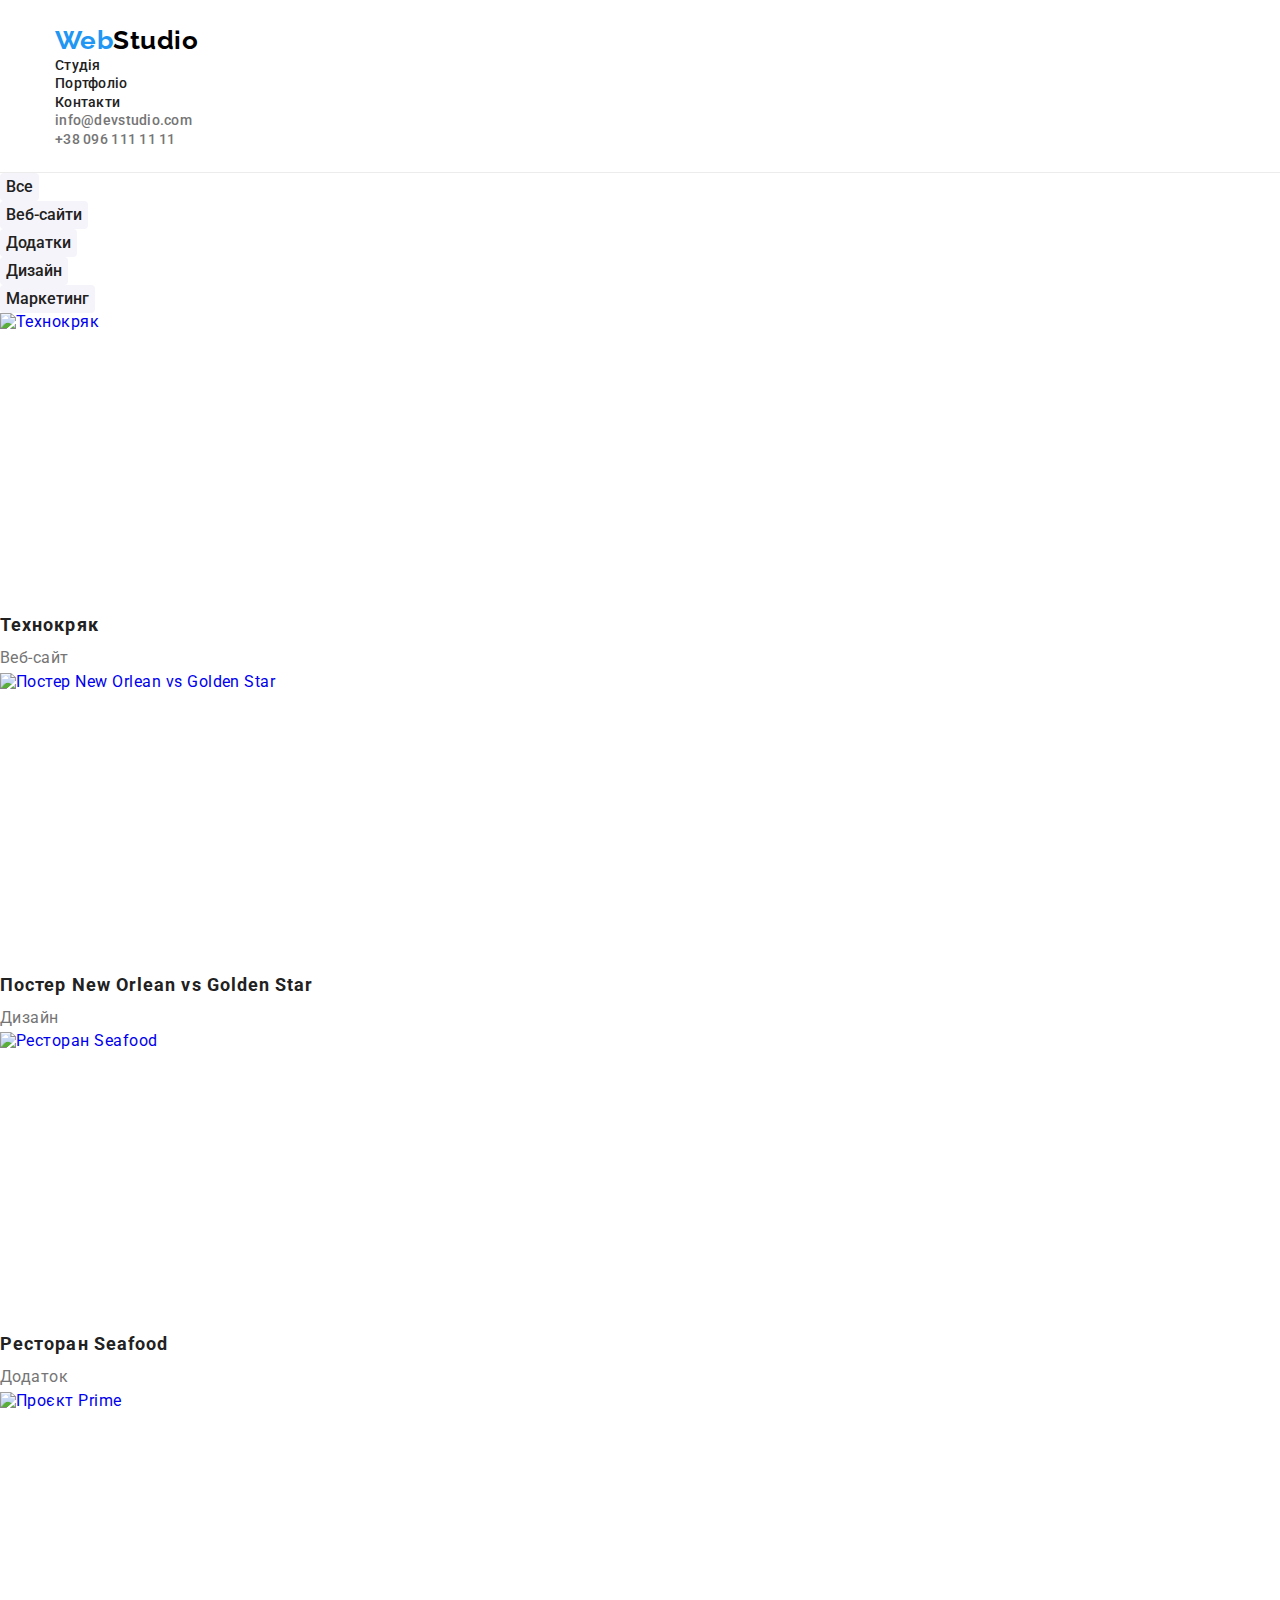
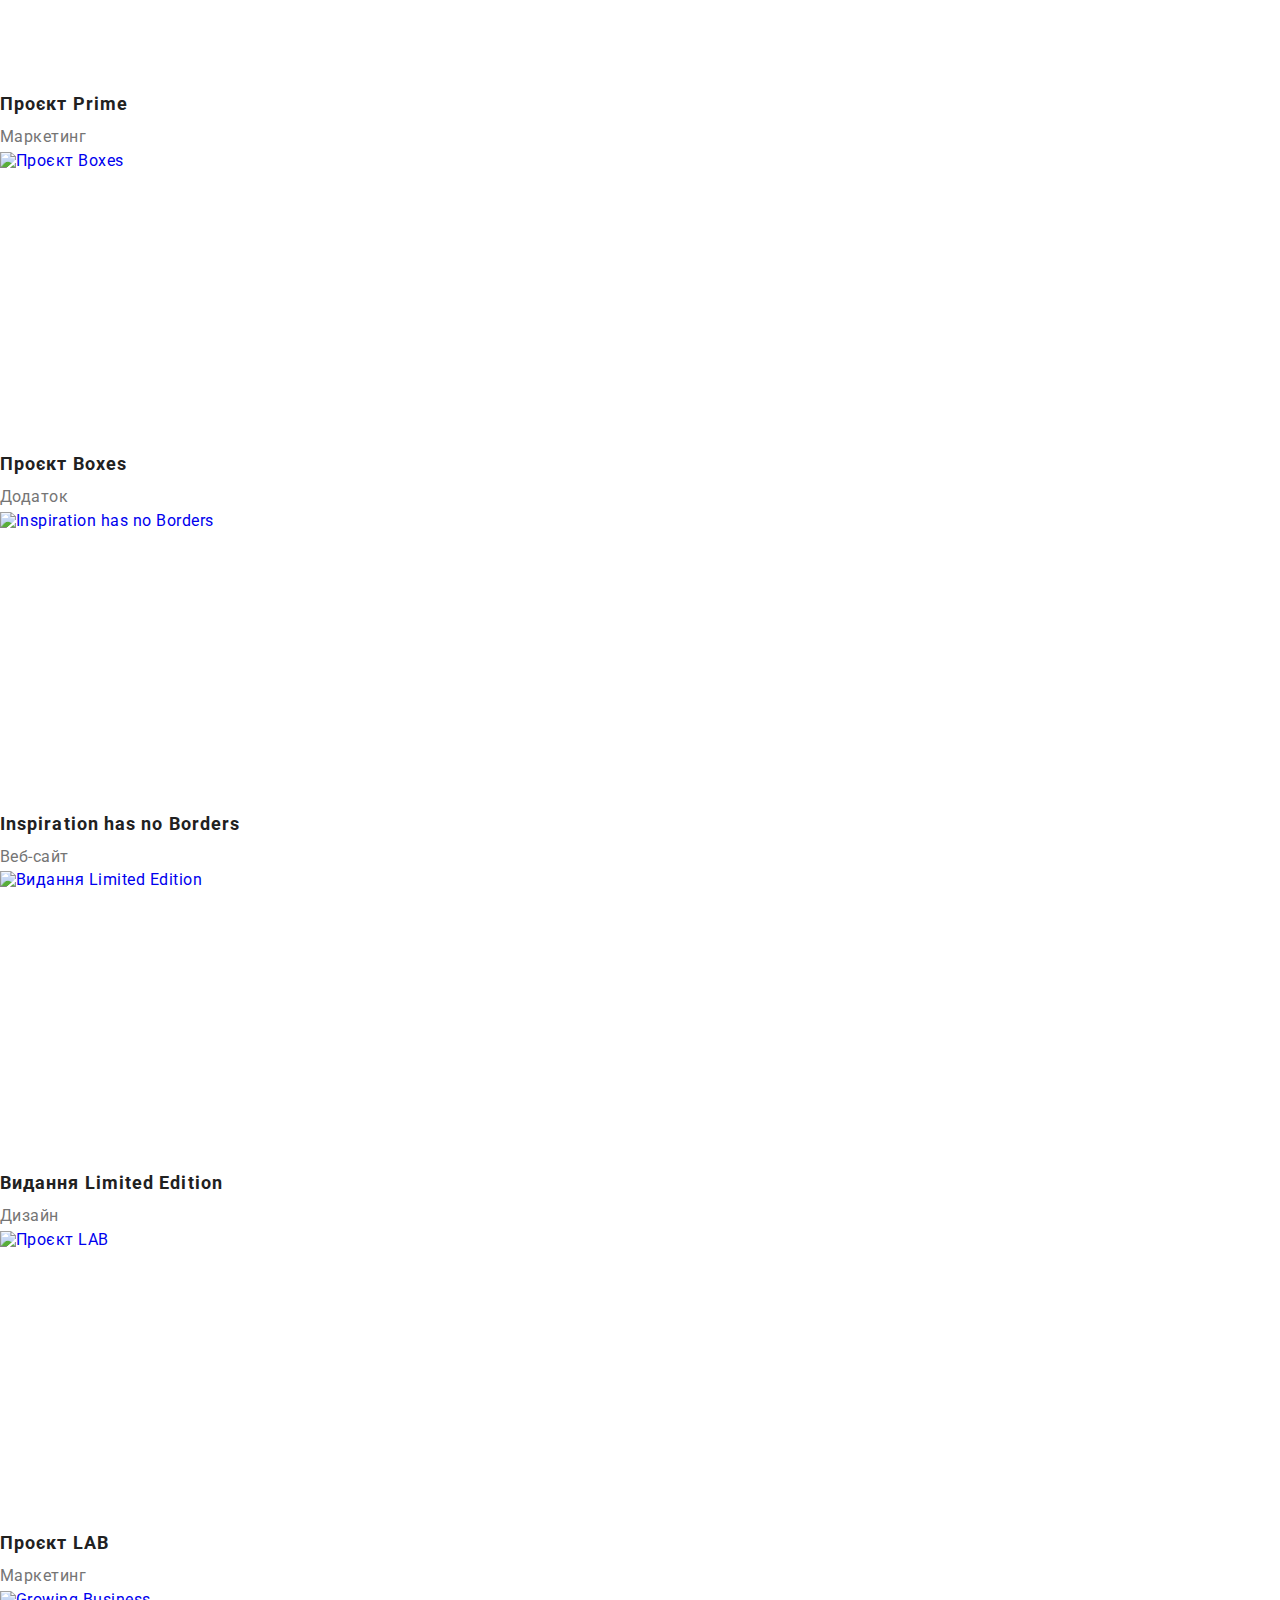
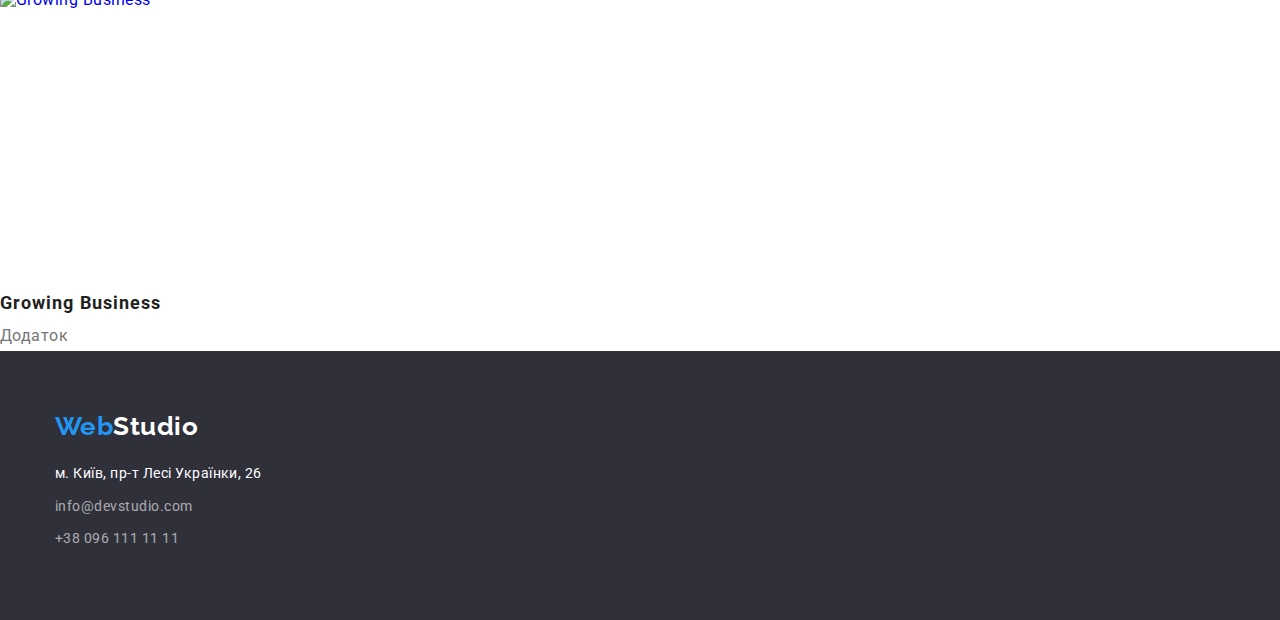
==== portfolio.html @ 2def2fc0 "padding/margin studio" ====
<!DOCTYPE html>
<html lang="uk">
<head>
    <meta charset="UTF-8">
    <meta http-equiv="X-UA-Compatible" content="IE=edge">
    <meta name="viewport" content="width=device-width, initial-scale=1.0">
    <link rel="preconnect" href="https://fonts.googleapis.com">
    <link rel="preconnect" href="https://fonts.gstatic.com" crossorigin>
    <link href="https://fonts.googleapis.com/css2?family=Raleway:wght@700&family=Roboto:wght@400;500;700;900&display=swap"
        rel="stylesheet">
        <link rel="stylesheet" href="https://cdnjs.cloudflare.com/ajax/libs/modern-normalize/1.1.0/modern-normalize.min.css">
    <title>Портфоліо</title>
    <link rel="stylesheet" href="./css/styles.css">

</head>
<body>
    <!--Шапка сайта-->
    <header>
        <div class="container">
            <nav>
                <a href="./index.html" class="logo link">Web<span class="logo-accent">Studio</span></a>
                <ul class="list">
                    <li> <a href="./index.html" class="header-link link">Студія</a> </li>
                    <li> <a href="./portfolio.html" class="header-link link">Портфоліо</a> </li>
                    <li> <a href="#" class="header-link link">Контакти</a> </li>
                </ul>
            </nav>
            <ul class="list">
                <li><a href="mailto:info@devstudio.com" class="header-tel link">info@devstudio.com</a></li>
                <li><a href="tel:+380961111111" class="header-tel link">+38 096 111 11 11</a></li>
            </ul>
        </div>
    </header>
    <main>
<!--кнопки-->
<section>
    <h1 class="visually-hidden">Приклади проектів</h1>
    <ul class="btn-list list">
        <li class="btn-item"><button type="button" class="nav-btn btn">Все</button></li>
        <li class="btn-item"><button type="button" class="nav-btn btn">Веб-сайти</button></li>
        <li class="btn-item"><button type="button" class="nav-btn btn">Додатки</button></li>
        <li class="btn-item"><button type="button" class="nav-btn btn">Дизайн</button></li>
        <li class="btn-item"><button type="button" class="nav-btn btn">Маркетинг</button></li>
    </ul>
<!--картинки-->
    <ul class="project-list list">
        <li class="project-item">
            <a href="#" target="_blank" rel="noopener noreferrer nofollow" class="link"> 
            <img src="./images/portfolio1.jpg" alt="Технокряк" width="370" height="294">
            <h2 class="project-item-title">Технокряк</h2>
            <p class="project-item-text">Веб-сайт</p>
            </a>
        </li>
        <li class="project-item">
            <a href="#" target="_blank" rel="noopener noreferrer nofollow" class="link"> 
            <img src="./images/portfolio2.jpg" alt="Постер New Orlean vs Golden Star" width="370" height="294">
            <h2 class="project-item-title">Постер New Orlean vs Golden Star</h2>
            <p class="project-item-text">Дизайн</p>
            </a>
        </li>
        <li class="project-item">
            <a href="#" target="_blank" rel="noopener noreferrer nofollow" class="link"> 
            <img src="./images/portfolio3.jpg" alt="Ресторан Seafood" width="370" height="294">
            <h2 class="project-item-title">Ресторан Seafood</h2>
            <p class="project-item-text">Додаток</p>
            </a>
        </li>
        <li class="project-item">
            <a href="#" target="_blank" rel="noopener noreferrer nofollow" class="link"> 
            <img src="./images/portfolio4.jpg" alt="Проєкт Prime" width="370" height="294">
            <h2 class="project-item-title">Проєкт Prime</h2>
            <p class="project-item-text">Маркетинг</p>
            </a>
        </li>
        <li class="project-item">
            <a href="#" target="_blank" rel="noopener noreferrer nofollow" class="link">
            <img src="./images/portfolio5.jpg" alt="Проєкт Boxes" width="370" height="294">
            <h2 class="project-item-title">Проєкт Boxes</h2>
            <p class="project-item-text">Додаток</p>
            </a>
        </li>
        <li class="project-item">
            <a href="#" target="_blank" rel="noopener noreferrer nofollow" class="link"> 
            <img src="./images/portfolio6.jpg" alt="Inspiration has no Borders" width="370" height="294">
            <h2 class="project-item-title">Inspiration has no Borders</h2>
            <p class="project-item-text">Веб-сайт</p>
            </a>
        </li>
        <li class="project-item">
            <a href="#" target="_blank" rel="noopener noreferrer nofollow" class="link"> 
            <img src="./images/portfolio7.jpg" alt="Видання Limited Edition" width="370" height="294">
            <h2 class="project-item-title">Видання Limited Edition</h2>
            <p class="project-item-text">Дизайн</p>
            </a>
        </li>
        <li class="project-item"> 
            <a href="#" target="_blank" rel="noopener noreferrer nofollow" class="link"> 
            <img src="./images/portfolio8.jpg" alt="Проєкт LAB" width="370" height="294">
            <h2 class="project-item-title">Проєкт LAB</h2>
            <p class="project-item-text">Маркетинг</p>
            </a>
        </li>
        <li class="project-item">
            <a href="#" target="_blank" rel="noopener noreferrer nofollow" class="link"> 
            <img src="./images/portfolio9.jpg" alt="Growing Business" width="370" height="294">
            <h2 class="project-item-title">Growing Business</h2>
            <p class="project-item-text">Додаток</p>
            </a>
        </li>

        
    </ul>
</section>
    </main>
    <!--футер-->
    <footer class="footer">
        <div class="container">
            <a href="./index.html" class="logo link">Web<span class="logo-accent-footer">Studio</span></a>
            <address class="address">
                <ul class="address-list list">
                    <li class="address-item"> <a href="https://goo.gl/maps/CPtrU1FHBa2aNyZL9" target="_blank"
                            rel="noopener noreferrer nofollow" class="address-map link">м. Київ, пр-т Лесі Українки, 26</a>
                    </li>
                    <li class="address-item"> <a href="mailto:info@devstudio.com"
                            class="address-tel link">info@devstudio.com</a></li>
                    <li class="address-item"> <a href="tel:+380961111111" class="address-tel link">+38 096 111 11 11</a>
                    </li>
                </ul>
            </address>
        </div>
    </footer>
    
</body>
</html>
---- css/styles.css ----
:root{
    --primary-text-color: #757575;
    --title-text-color: #212121;
    --accent-color: #2196F3;
    --secondary-background-color: #2F303A;
    --primary-background-color: #FFFFFF;
    --additional-background-color:#F5F4FA;
    --main-white-color: #FFFFFF;
    --hover-btn-color: #188CE8;
    --black-color: #000000;
}
p, h1, h2, h3, h4, h5, h6{
    margin: 0;
}
ul{
    margin: 0;
    padding: 0;
}
.container{
    width: 1200px;
    padding-left: 15px;
    padding-right: 15px;
    margin: 0 auto;
    
}

body{
    background-color: var(--primary-background-color);
    color: var(--primary-text-color);
    font-family: 'Roboto', sans-serif;
    letter-spacing: 0.03em;
} 

header{
    padding-top: 25px;
    padding-bottom: 24px;
    border-bottom: 1px solid #ECECEC;

}
.section{
    padding-top: 94px;
        padding-bottom: 94px;
}

        
.visually-hidden {
    position: absolute;
    white-space: nowrap;
    width: 1px;
    height: 1px;
    overflow: hidden;
    border: 0;
    padding: 0;
    clip: rect(0 0 0 0);
    clip-path: inset(50%);
    margin: -1px;
 }
.logo{
    font-family: 'Raleway', sans-serif;
    font-weight: 700;
    font-size: 26px;
    line-height: 1.19;
    color: var(--accent-color);
}
.logo-accent{
    color: var(--black-color);
}
.logo-accent-footer{
    color: var(--main-white-color);
}
.header-link{
    font-weight: 500;
    font-size: 14px;
    line-height: 1.14;
    letter-spacing: 0.02em;
    color: var(--title-text-color);
}
.header-tel{
    font-weight: 500;
    font-size: 14px;
    line-height: 1.14;
    letter-spacing: 0.02em;
    color: var(--primary-text-color);
}
.list{
    list-style: none;
}
.link{
    text-decoration: none;
}
img{
    display: block;
}
.header-link:hover,
.header-link:focus,
.header-tel:hover,
.header-tel:focus,
.address-tel:focus,
.address-tel:hover
{
    color: var(--accent-color);
}
.hero{
    background-color: var(--secondary-background-color);
}
.hero-title{
    font-weight: 900;
    font-size: 44px;
    line-height:1.36;
    text-align: center;
    letter-spacing: 0.06em;
    text-transform: uppercase;
    color: var(--main-white-color)
}
.btn{
    cursor: pointer;
    border: transparent;
}
.hero-content{
    padding: 200px 0;
    text-align: center; 
}
.hero-title{
    max-width: 696px;
    margin: 0 auto 30px ;
}
.hero-btn{
    background: var(--accent-color);
    box-shadow: 0px 4px 4px rgba(0, 0, 0, 0.15);
    border-radius: 4px;
    font-weight: 700;
    font-size: 16px;
    line-height:1.87;
    text-align: center;
    letter-spacing: 0.06em;
    color: var(--main-white-color);

    padding: 10px 32px;
}
.hero-btn:focus,
.hero-btn:hover{
    background: var(--hover-btn-color);
    box-shadow: 0px 4px 4px rgba(0, 0, 0, 0.15);
    border-radius: 4px;
}


.descr-title{
    font-weight: 700;
    font-size: 14px;
    line-height: 1.14;
    text-transform: uppercase;
    color: var(--title-text-color);

    padding-bottom: 10px;
}
.descr-text{
    font-weight: 400;
    font-size: 14px;
    line-height: 1.71;
    color: var(--primary-text-color);
}
.section-title{
    font-weight: 700;
    font-size: 36px;
    line-height:1.17;
    text-align: center;
    color: var(--title-text-color);
}
.about{
    padding-top: 0;
}
.section-title{
    margin-bottom: 50px;
}


.team{
    background-color: var(--additional-background-color);
}
.team-text{
    padding-top:30px;
    padding-bottom: 30px;
}
.team-item{
    background-color: var(--primary-background-color);
}
.team-list-title{
    font-weight: 500;
    font-size: 16px;
    line-height: 1.19;
    color: var(--title-text-color);
    text-align: center;
    padding-bottom: 10px;
}
.team-list-text{
    text-align: center;
    font-weight: 400;
    font-size: 16px;
    line-height: 1.19;
    color: var(--primary-text-color);
}
.footer{
    background-color: var(--secondary-background-color);
    padding-top: 60px;
    padding-bottom: 60px;
}
.footer .logo{
    display: block;
    padding-bottom: 20px;
}
.address{
    font-style:normal;
}
.address-item{
    padding-bottom: 9px;
}
.address-map{
    font-weight: 400;
    font-size: 14px;
    line-height: 1.71;
    color: var(--main-white-color);
}
.address-tel{
    font-weight: 400;
    font-size: 14px;
    line-height: 1.71;
    color: rgba(255, 255, 255, 0.6);
}
.nav-btn{
    background: var(--additional-background-color);
    border-radius: 4px;
    font-weight: 500;
    font-size: 16px;
    line-height: 26px;
    text-align: center;
    color: var(--title-text-color);
}
.nav-btn:focus,
.nav-btn:hover{
    font-weight: 500;
    font-size: 16px;
    line-height:1.62;
    text-align: center;
    color: var(--main-white-color);
    background: var(--accent-color);
    box-shadow: 0px 3px 1px rgba(0, 0, 0, 0.1), 0px 1px 2px rgba(0, 0, 0, 0.08), 0px 2px 2px rgba(0, 0, 0, 0.12);
    border-radius: 4px;
}
.project-item-title{
    font-weight: 700;
    font-size: 18px;
    line-height: 2;
    letter-spacing: 0.06em;
    color: var(--title-text-color);
}
.project-item-text{
    font-weight: 400;
    font-size: 16px;
    line-height: 1.86;
    color: var(--primary-text-color) ;
}
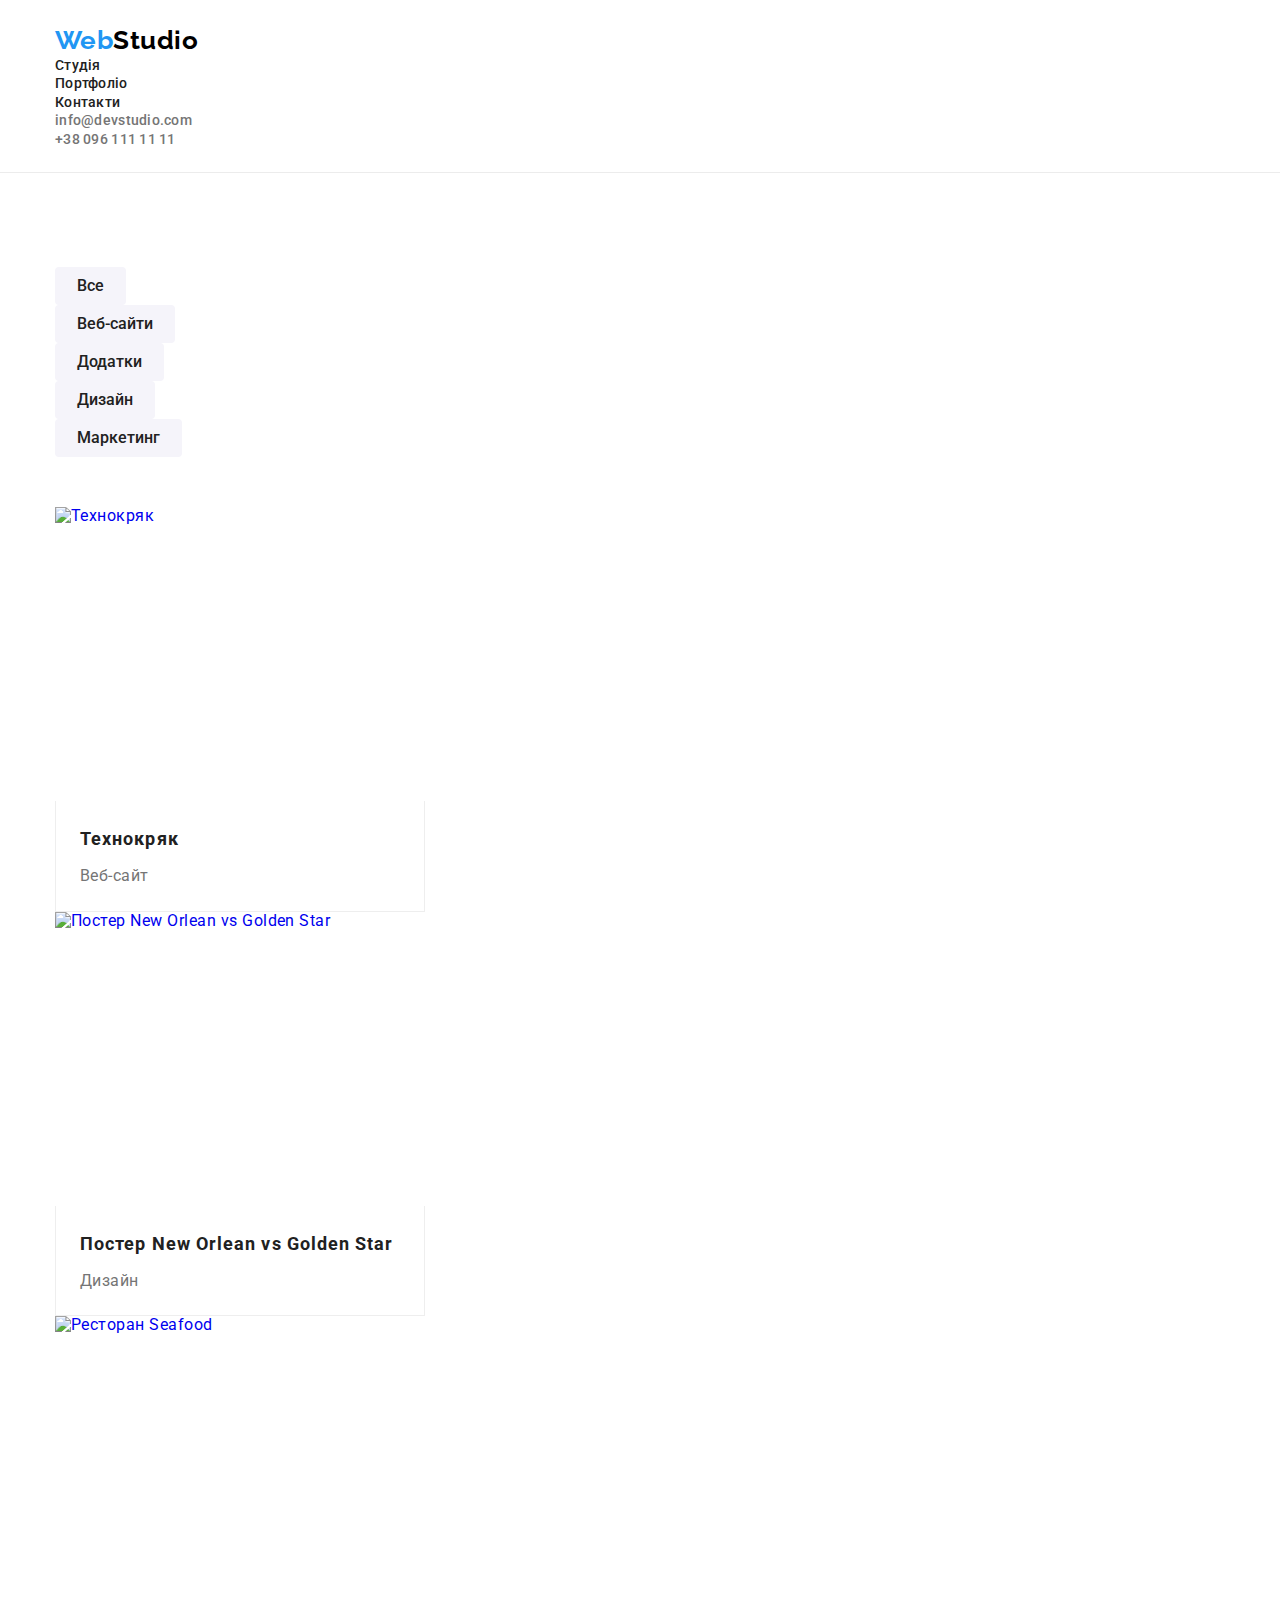
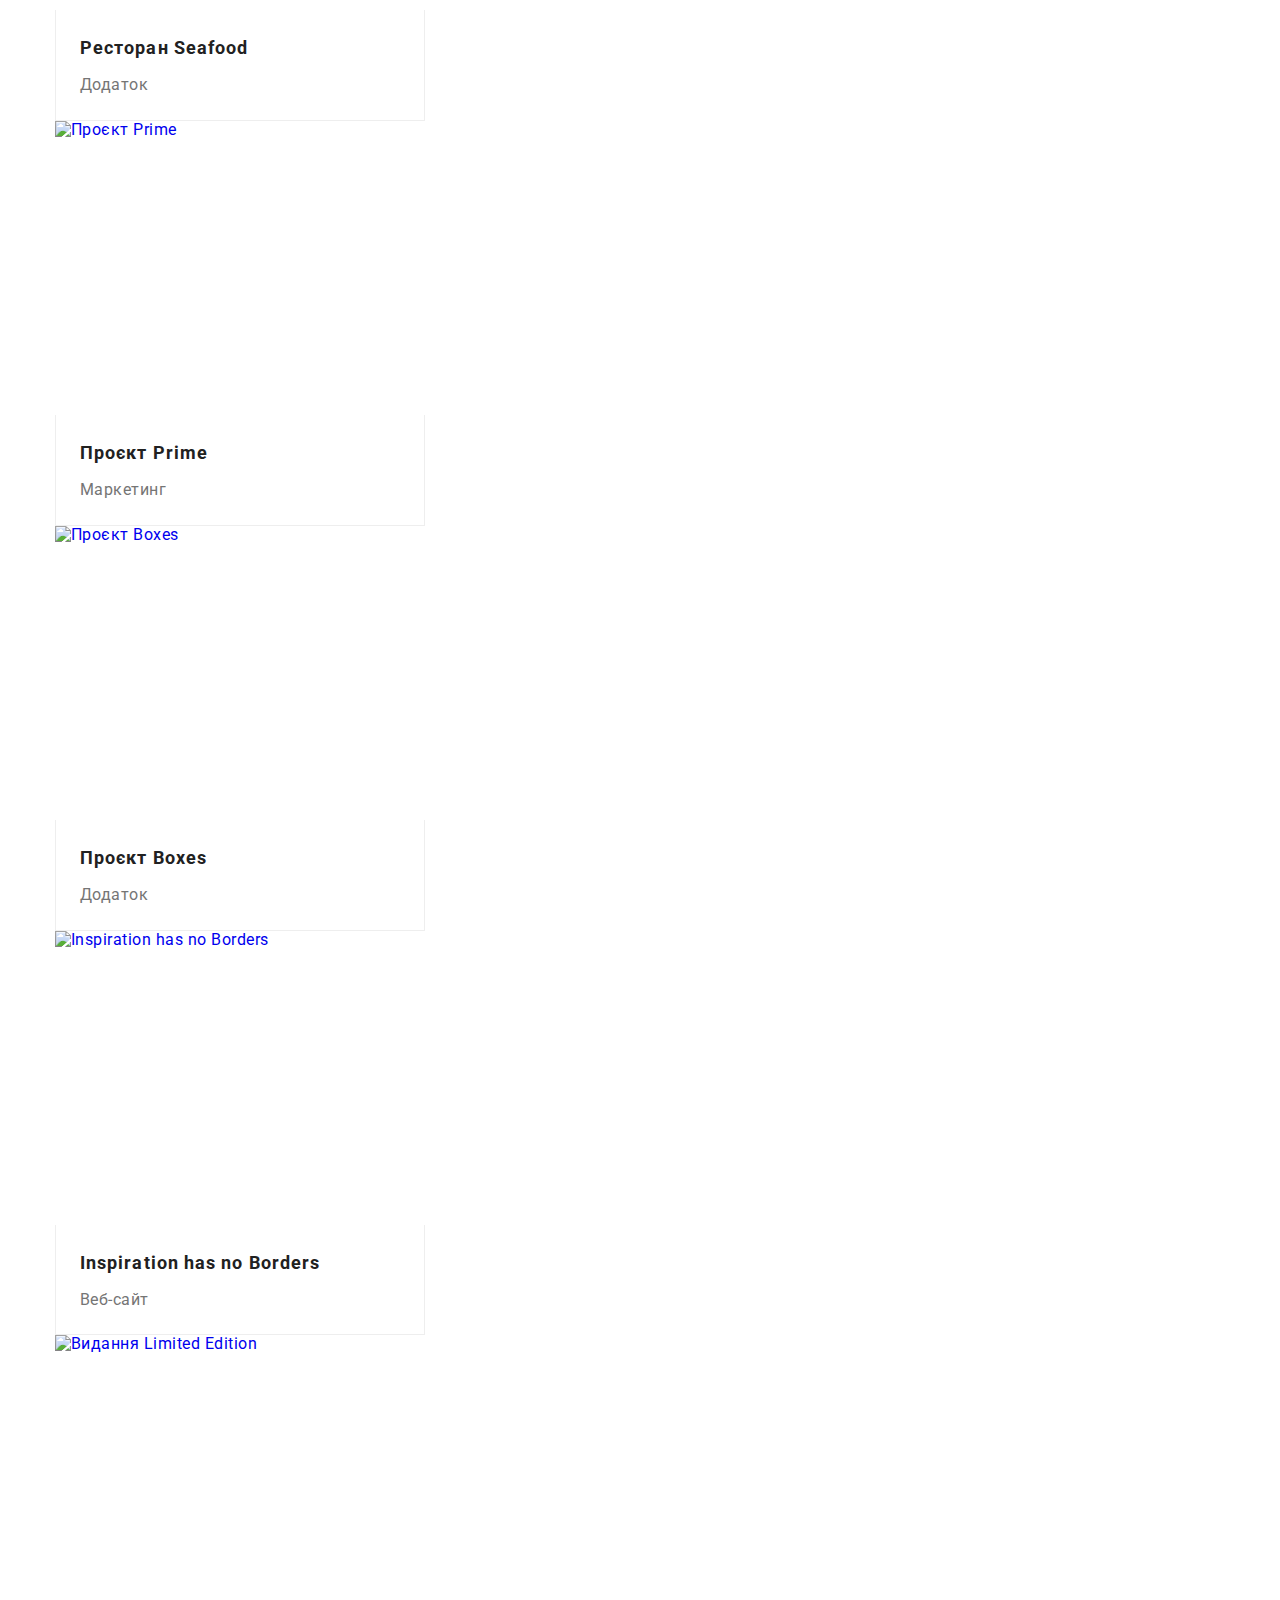
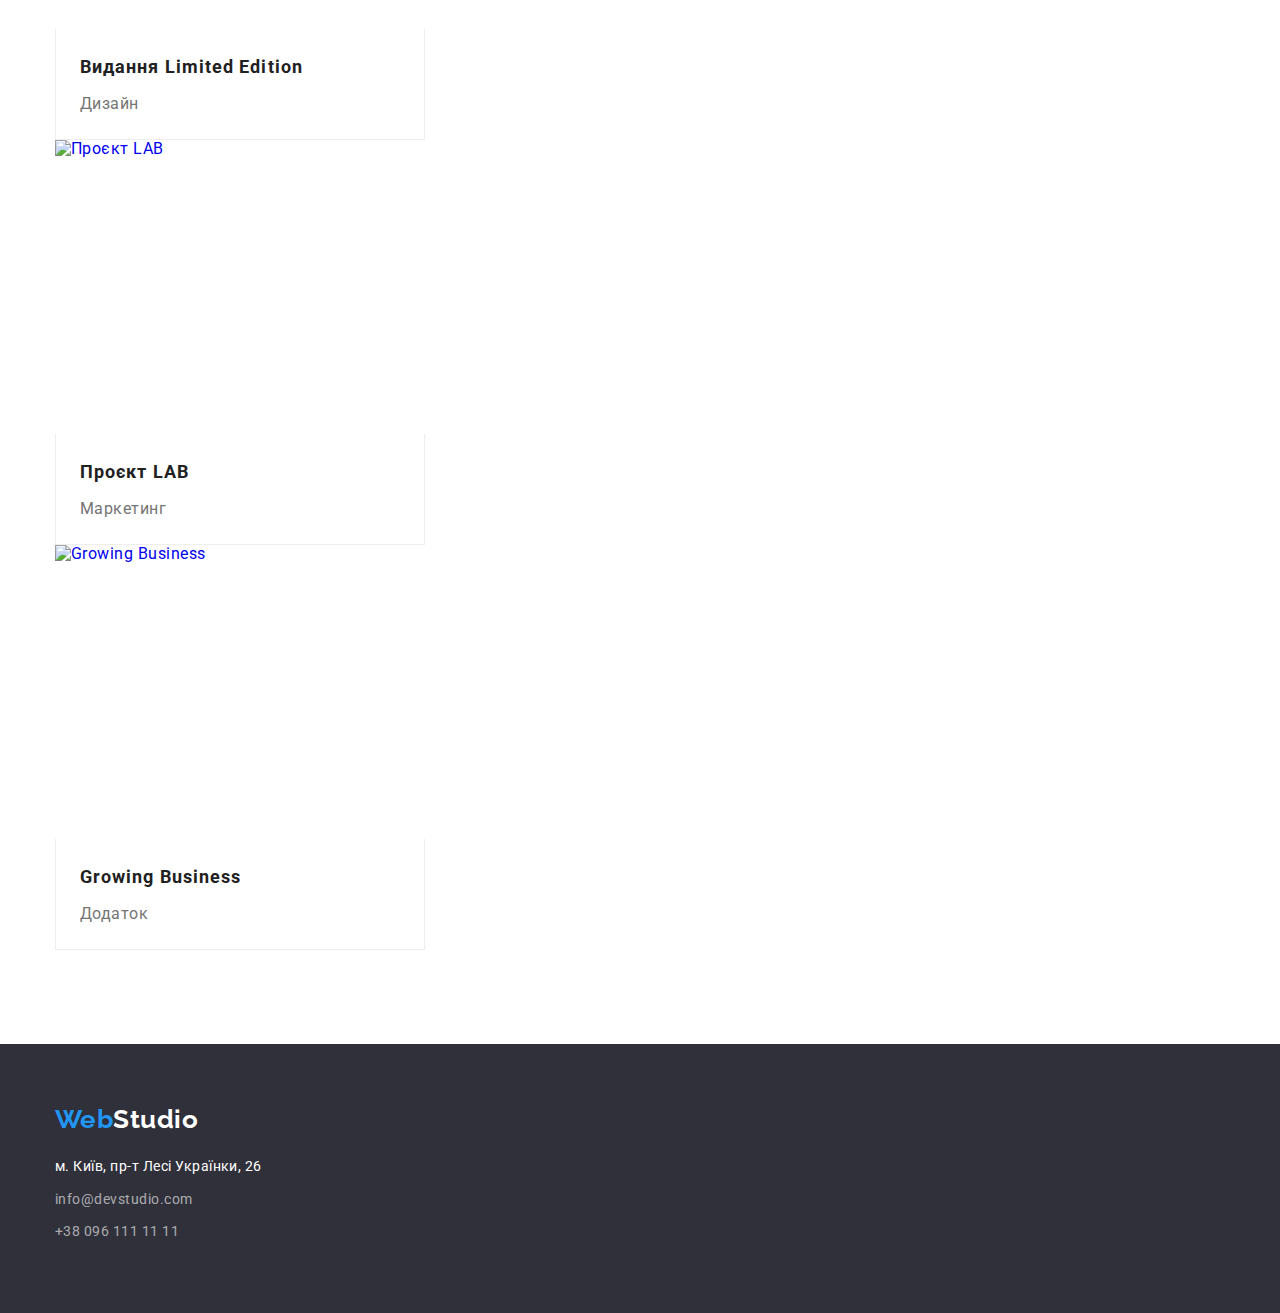
==== commit 04d7468c: "margin page 2" ====
--- a/portfolio.html
+++ b/portfolio.html
@@ -33,7 +33,8 @@
     </header>
     <main>
 <!--кнопки-->
-<section>
+<section class="section">
+    <div class="container">
     <h1 class="visually-hidden">Приклади проектів</h1>
     <ul class="btn-list list">
         <li class="btn-item"><button type="button" class="nav-btn btn">Все</button></li>
@@ -47,69 +48,88 @@
         <li class="project-item">
             <a href="#" target="_blank" rel="noopener noreferrer nofollow" class="link"> 
             <img src="./images/portfolio1.jpg" alt="Технокряк" width="370" height="294">
+            <div class="project-text">
             <h2 class="project-item-title">Технокряк</h2>
             <p class="project-item-text">Веб-сайт</p>
-            </a>
+            </div>
+        </a>
         </li>
         <li class="project-item">
             <a href="#" target="_blank" rel="noopener noreferrer nofollow" class="link"> 
             <img src="./images/portfolio2.jpg" alt="Постер New Orlean vs Golden Star" width="370" height="294">
+            <div class="project-text">
             <h2 class="project-item-title">Постер New Orlean vs Golden Star</h2>
             <p class="project-item-text">Дизайн</p>
-            </a>
+            </div>
+        </a>
         </li>
         <li class="project-item">
             <a href="#" target="_blank" rel="noopener noreferrer nofollow" class="link"> 
             <img src="./images/portfolio3.jpg" alt="Ресторан Seafood" width="370" height="294">
+            <div class="project-text">
             <h2 class="project-item-title">Ресторан Seafood</h2>
             <p class="project-item-text">Додаток</p>
-            </a>
+            </div>
+        </a>
         </li>
         <li class="project-item">
             <a href="#" target="_blank" rel="noopener noreferrer nofollow" class="link"> 
             <img src="./images/portfolio4.jpg" alt="Проєкт Prime" width="370" height="294">
+            <div class="project-text">
             <h2 class="project-item-title">Проєкт Prime</h2>
             <p class="project-item-text">Маркетинг</p>
-            </a>
+            </div>
+        </a>
         </li>
         <li class="project-item">
             <a href="#" target="_blank" rel="noopener noreferrer nofollow" class="link">
             <img src="./images/portfolio5.jpg" alt="Проєкт Boxes" width="370" height="294">
+            <div class="project-text">
             <h2 class="project-item-title">Проєкт Boxes</h2>
             <p class="project-item-text">Додаток</p>
-            </a>
+            </div>
+        </a>
         </li>
         <li class="project-item">
             <a href="#" target="_blank" rel="noopener noreferrer nofollow" class="link"> 
             <img src="./images/portfolio6.jpg" alt="Inspiration has no Borders" width="370" height="294">
+            <div class="project-text">
             <h2 class="project-item-title">Inspiration has no Borders</h2>
             <p class="project-item-text">Веб-сайт</p>
-            </a>
+            </div>
+        </a>
         </li>
         <li class="project-item">
             <a href="#" target="_blank" rel="noopener noreferrer nofollow" class="link"> 
             <img src="./images/portfolio7.jpg" alt="Видання Limited Edition" width="370" height="294">
+            <div class="project-text">
             <h2 class="project-item-title">Видання Limited Edition</h2>
             <p class="project-item-text">Дизайн</p>
-            </a>
+            </div>
+        </a>
         </li>
         <li class="project-item"> 
             <a href="#" target="_blank" rel="noopener noreferrer nofollow" class="link"> 
             <img src="./images/portfolio8.jpg" alt="Проєкт LAB" width="370" height="294">
+            <div class="project-text">
             <h2 class="project-item-title">Проєкт LAB</h2>
             <p class="project-item-text">Маркетинг</p>
-            </a>
+            </div>
+        </a>
         </li>
         <li class="project-item">
             <a href="#" target="_blank" rel="noopener noreferrer nofollow" class="link"> 
             <img src="./images/portfolio9.jpg" alt="Growing Business" width="370" height="294">
+            <div class="project-text">
             <h2 class="project-item-title">Growing Business</h2>
             <p class="project-item-text">Додаток</p>
-            </a>
+            </div>
+        </a>
         </li>
 
         
     </ul>
+    </div>
 </section>
     </main>
     <!--футер-->
--- a/css/styles.css
+++ b/css/styles.css
@@ -89,7 +89,9 @@
     text-decoration: none;
 }
 img{
-    display: block;
+    display:block;
+    max-width: 100%;
+    height: auto;
 }
 .header-link:hover,
 .header-link:focus,
@@ -235,6 +237,8 @@
     line-height: 26px;
     text-align: center;
     color: var(--title-text-color);
+
+    padding: 6px 22px;
 }
 .nav-btn:focus,
 .nav-btn:hover{
@@ -246,6 +250,9 @@
     background: var(--accent-color);
     box-shadow: 0px 3px 1px rgba(0, 0, 0, 0.1), 0px 1px 2px rgba(0, 0, 0, 0.08), 0px 2px 2px rgba(0, 0, 0, 0.12);
     border-radius: 4px;
+}
+.btn-list{
+    padding-bottom: 50px;
 }
 .project-item-title{
     font-weight: 700;
@@ -260,3 +267,16 @@
     line-height: 1.86;
     color: var(--primary-text-color) ;
 }
+.project-text{
+    padding: 20px 24px;
+    border-bottom: 1px solid #EEEEEE;
+    border-left: 1px solid #EEEEEE;
+    border-right: 1px solid #EEEEEE;
+}
+.project-item-title{
+    padding-bottom: 4px;
+}
+.project-item{
+   
+    width: 370px;
+}
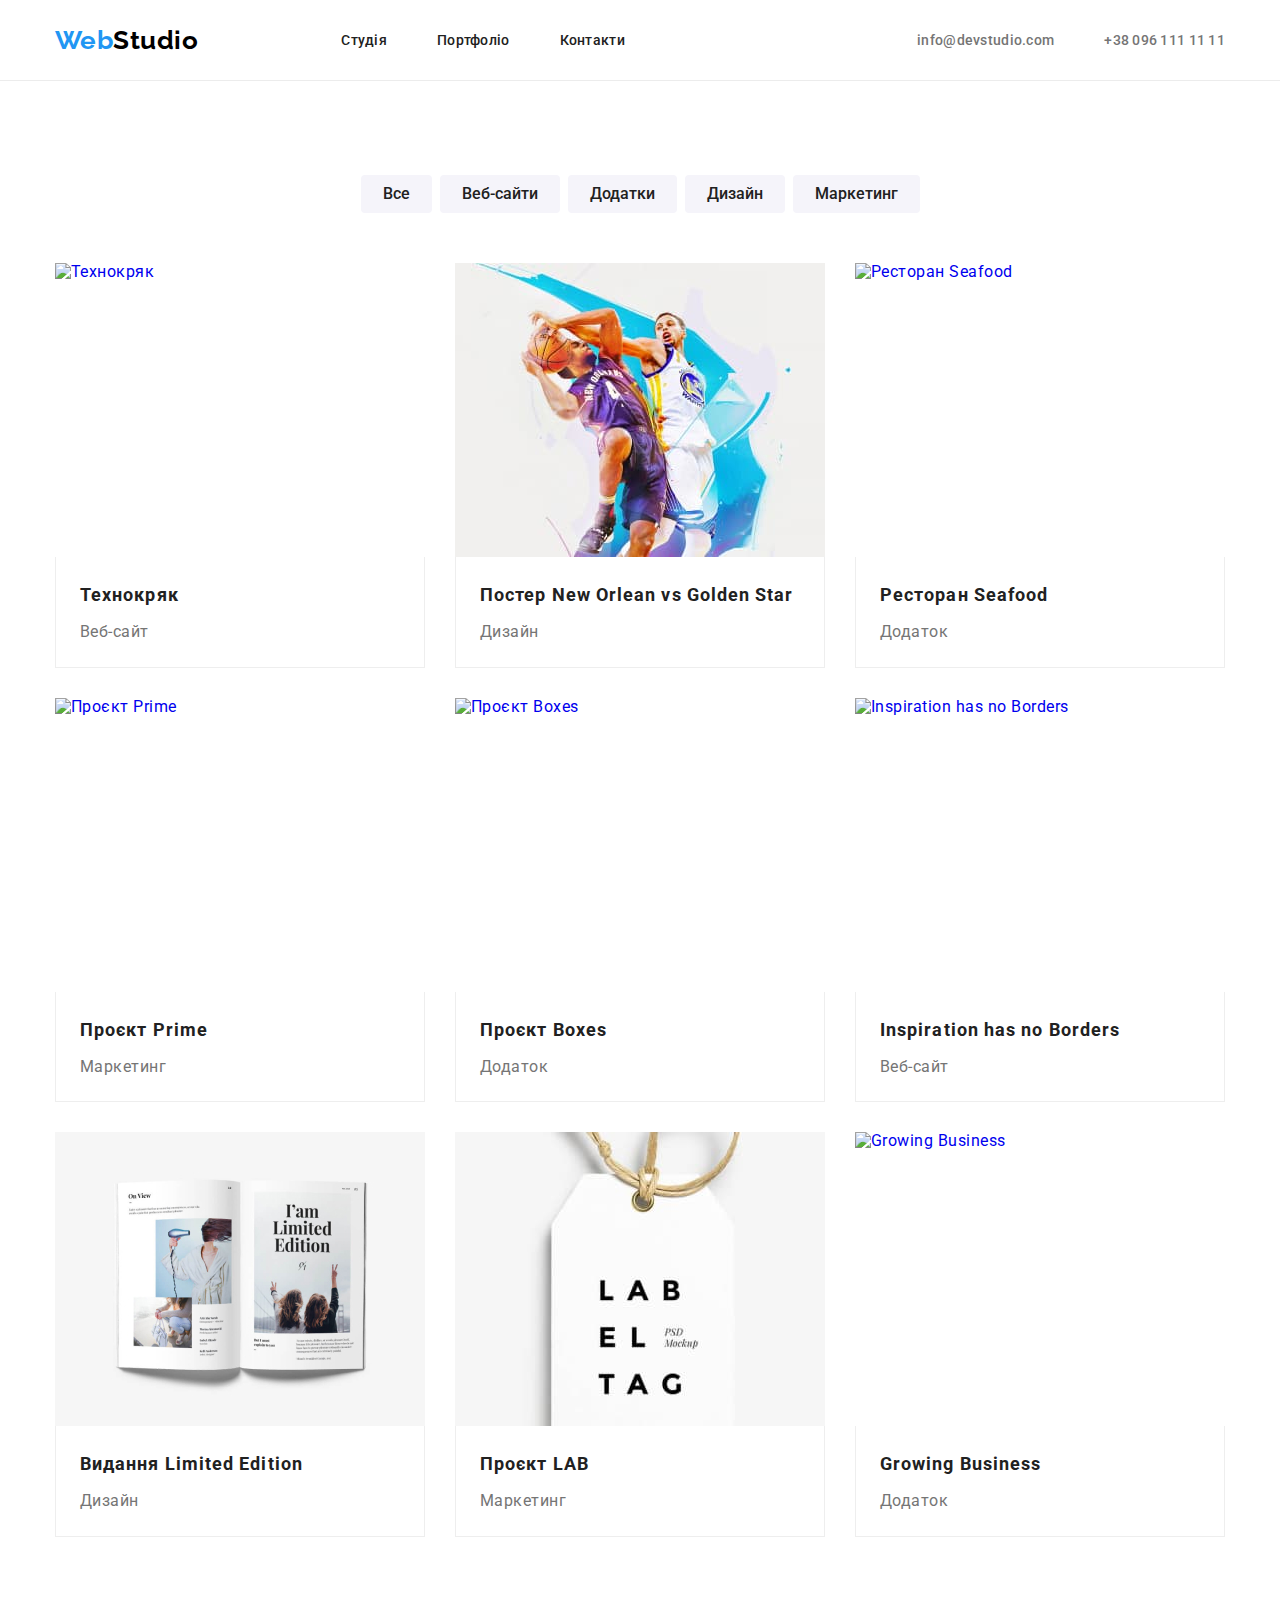
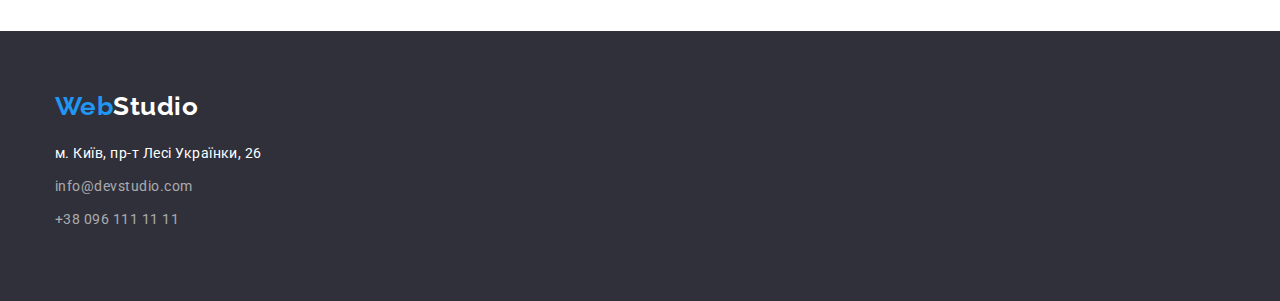
==== commit d27119c1: "display:flex" ====
--- a/portfolio.html
+++ b/portfolio.html
@@ -15,20 +15,22 @@
 </head>
 <body>
     <!--Шапка сайта-->
-    <header>
+    <header class="header">
         <div class="container">
-            <nav>
+            <nav class="header-list">
                 <a href="./index.html" class="logo link">Web<span class="logo-accent">Studio</span></a>
-                <ul class="list">
+                <ul class=" header-list list">
                     <li> <a href="./index.html" class="header-link link">Студія</a> </li>
                     <li> <a href="./portfolio.html" class="header-link link">Портфоліо</a> </li>
                     <li> <a href="#" class="header-link link">Контакти</a> </li>
                 </ul>
             </nav>
-            <ul class="list">
-                <li><a href="mailto:info@devstudio.com" class="header-tel link">info@devstudio.com</a></li>
-                <li><a href="tel:+380961111111" class="header-tel link">+38 096 111 11 11</a></li>
-            </ul>
+            <div class="header-list-connect">
+                <ul class="header-list  list ">
+                    <li><a href="mailto:info@devstudio.com" class="header-tel link">info@devstudio.com</a></li>
+                    <li><a href="tel:+380961111111" class="header-tel link">+38 096 111 11 11</a></li>
+                </ul>
+            </div>
         </div>
     </header>
     <main>
--- a/css/styles.css
+++ b/css/styles.css
@@ -20,8 +20,7 @@
     width: 1200px;
     padding-left: 15px;
     padding-right: 15px;
-    margin: 0 auto;
-    
+    margin: 0 auto;   
 }
 
 body{
@@ -61,12 +60,24 @@
     font-size: 26px;
     line-height: 1.19;
     color: var(--accent-color);
+
+    margin-right: 93px;
 }
 .logo-accent{
     color: var(--black-color);
 }
 .logo-accent-footer{
     color: var(--main-white-color);
+}
+.header .container {
+    display: flex;
+    align-items: center;
+    
+}
+.header-list{
+    display: flex;
+    column-gap: 50px;
+    align-items: center;
 }
 .header-link{
     font-weight: 500;
@@ -82,6 +93,9 @@
     letter-spacing: 0.02em;
     color: var(--primary-text-color);
 }
+.header-list-connect{
+    margin-left: auto;
+}
 .list{
     list-style: none;
 }
@@ -89,9 +103,10 @@
     text-decoration: none;
 }
 img{
-    display:block;
+    display: block;
     max-width: 100%;
     height: auto;
+    
 }
 .header-link:hover,
 .header-link:focus,
@@ -116,7 +131,7 @@
 }
 .btn{
     cursor: pointer;
-    border: transparent;
+    border: none;
 }
 .hero-content{
     padding: 200px 0;
@@ -144,8 +159,18 @@
     background: var(--hover-btn-color);
     box-shadow: 0px 4px 4px rgba(0, 0, 0, 0.15);
     border-radius: 4px;
-}
-
+
+}
+.descr-list,
+.about-list,
+.team-list{
+    display: flex;
+    column-gap: 30px;
+}
+
+.descr-item{
+    width: 270px;
+}
 
 .descr-title{
     font-weight: 700;
@@ -172,20 +197,18 @@
 .about{
     padding-top: 0;
 }
+
 .section-title{
     margin-bottom: 50px;
 }
 
-
-.team{
-    background-color: var(--additional-background-color);
-}
 .team-text{
     padding-top:30px;
     padding-bottom: 30px;
 }
 .team-item{
     background-color: var(--primary-background-color);
+    width: calc((100%-3030px)/4);
 }
 .team-list-title{
     font-weight: 500;
@@ -252,7 +275,11 @@
     border-radius: 4px;
 }
 .btn-list{
+    display: flex;
+    column-gap: 8px;
+    justify-content: center;
     padding-bottom: 50px;
+
 }
 .project-item-title{
     font-weight: 700;
@@ -277,6 +304,14 @@
     padding-bottom: 4px;
 }
 .project-item{
-   
-    width: 370px;
-}
+   width: 370px; 
+}
+.color:nth-child(2n){
+    background-color: var(--additional-background-color);
+}
+.project-list{
+    display: flex;
+    flex-wrap: wrap;
+    gap: 30px;
+}
+
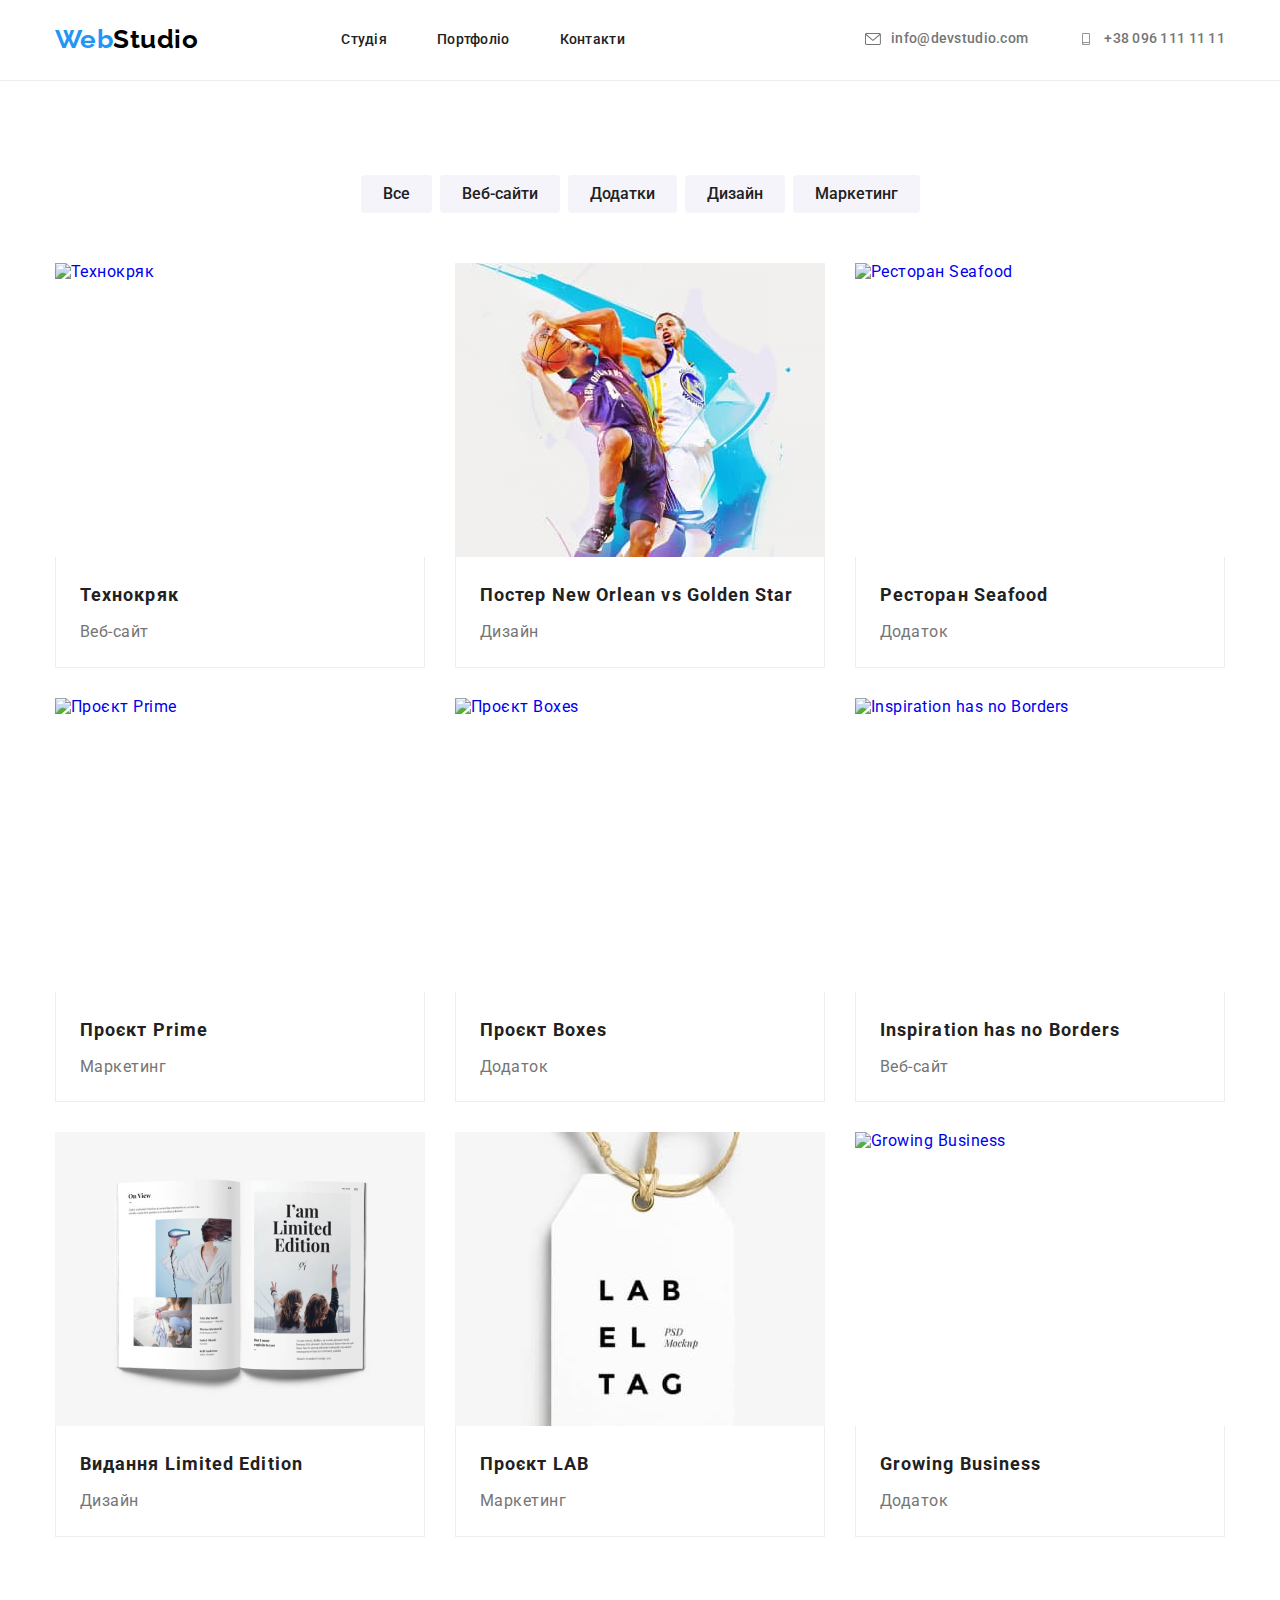
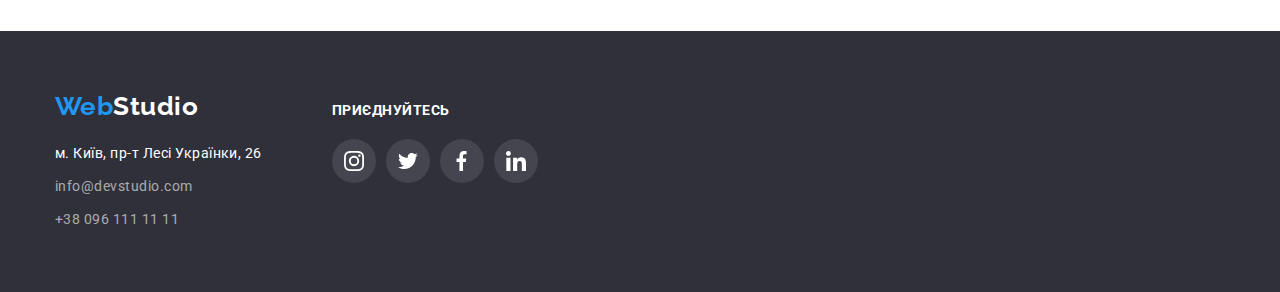
==== commit da5e9380: "icons" ====
--- a/portfolio.html
+++ b/portfolio.html
@@ -27,8 +27,18 @@
             </nav>
             <div class="header-list-connect">
                 <ul class="header-list  list ">
-                    <li><a href="mailto:info@devstudio.com" class="header-tel link">info@devstudio.com</a></li>
-                    <li><a href="tel:+380961111111" class="header-tel link">+38 096 111 11 11</a></li>
+                    <li class="header-list-item">
+                        <svg class="header-icon" width="16" height="12">
+                            <use href="./images/icons.svg#icon-envelope"></use>
+                        </svg>
+                        <a href="mailto:info@devstudio.com" class="header-tel link">info@devstudio.com</a>
+                    </li>
+                    <li class="header-list-item">
+                        <svg class="header-icon" width="16" height="12">
+                            <use href="./images/icons.svg#icon-smartphone"></use>
+                        </svg>
+                        <a href="tel:+380961111111" class="header-tel link">+38 096 111 11 11</a>
+                    </li>
                 </ul>
             </div>
         </div>
@@ -136,19 +146,54 @@
     </main>
     <!--футер-->
     <footer class="footer">
-        <div class="container">
-            <a href="./index.html" class="logo link">Web<span class="logo-accent-footer">Studio</span></a>
-            <address class="address">
-                <ul class="address-list list">
-                    <li class="address-item"> <a href="https://goo.gl/maps/CPtrU1FHBa2aNyZL9" target="_blank"
-                            rel="noopener noreferrer nofollow" class="address-map link">м. Київ, пр-т Лесі Українки, 26</a>
-                    </li>
-                    <li class="address-item"> <a href="mailto:info@devstudio.com"
-                            class="address-tel link">info@devstudio.com</a></li>
-                    <li class="address-item"> <a href="tel:+380961111111" class="address-tel link">+38 096 111 11 11</a>
+        <div class="container footer-container">
+            <div class="footer-address">
+                <a href="./index.html" class="logo link">Web<span class="logo-accent-footer">Studio</span></a>
+                <address class="address">
+                    <ul class="address-list list">
+                        <li class="address-item"> <a href="https://goo.gl/maps/CPtrU1FHBa2aNyZL9" target="_blank"
+                                rel="noopener noreferrer nofollow" class="address-map link">м. Київ, пр-т Лесі Українки,
+                                26</a></li>
+                        <li class="address-item"> <a href="mailto:info@devstudio.com"
+                                class="address-tel link">info@devstudio.com</a></li>
+                        <li class="address-item"> <a href="tel:+380961111111" class="address-tel link">+38 096 111 11 11</a>
+                        </li>
+                    </ul>
+                </address>
+            </div>
+            <div class="footer-soc">
+                <h3 class="soc-title">Приєднуйтесь</h3>
+                <ul class="footer-soc-list list">
+                    <li class="footer-soc-item">
+                        <a href="" class="footer-soc-link link">
+                            <svg class="footer-soc-icon" width="20" height="20">
+                                <use href="./images/icons.svg#icon-instagram"></use>
+                            </svg>
+                        </a>
+                    </li>
+                    <li class="footer-soc-item">
+                        <a href="" class="footer-soc-link link">
+                            <svg class="footer-soc-icon" width="20" height="20">
+                                <use href="./images/icons.svg#icon-twitter"></use>
+                            </svg>
+                        </a>
+                    </li>
+                    <li class="footer-soc-item">
+                        <a href="" class="footer-soc-link link">
+                            <svg class="footer-soc-icon" width="20" height="20">
+                                <use href="./images/icons.svg#icon-facebook"></use>
+                            </svg>
+                        </a>
+                    </li>
+                    <li class="footer-soc-item">
+                        <a href="" class="footer-soc-link link">
+                            <svg class="footer-soc-icon" width="20" height="20">
+                                <use href="./images/icons.svg#icon-linkedin"></use>
+                            </svg>
+                        </a>
                     </li>
                 </ul>
-            </address>
+            </div>
         </div>
     </footer>
     
--- a/css/styles.css
+++ b/css/styles.css
@@ -20,7 +20,7 @@
     width: 1200px;
     padding-left: 15px;
     padding-right: 15px;
-    margin: 0 auto;   
+    margin: 0 auto;  
 }
 
 body{
@@ -31,14 +31,14 @@
 } 
 
 header{
-    padding-top: 25px;
-    padding-bottom: 24px;
+    padding-top: 24px;
+    padding-bottom: 25px;
     border-bottom: 1px solid #ECECEC;
 
 }
 .section{
     padding-top: 94px;
-        padding-bottom: 94px;
+     padding-bottom: 94px;
 }
 
         
@@ -60,7 +60,8 @@
     font-size: 26px;
     line-height: 1.19;
     color: var(--accent-color);
-
+}
+.header .logo{
     margin-right: 93px;
 }
 .logo-accent{
@@ -72,7 +73,6 @@
 .header .container {
     display: flex;
     align-items: center;
-    
 }
 .header-list{
     display: flex;
@@ -92,9 +92,21 @@
     line-height: 1.14;
     letter-spacing: 0.02em;
     color: var(--primary-text-color);
+    margin-left: 10px;
 }
 .header-list-connect{
     margin-left: auto;
+}
+.header-list-item{
+    display: flex;
+    align-items: center;
+}
+.header-icon{
+    fill: currentColor;
+}
+.header-list-item:hover .header-icon,
+.header-list-item:focus .header-icon{
+    fill: var(--accent-color);
 }
 .list{
     list-style: none;
@@ -119,6 +131,10 @@
 }
 .hero{
     background-color: var(--secondary-background-color);
+    padding: 200px 0;
+    text-align: center;
+    max-width: 1600px;
+    background-image: linear-gradient(rgba(47, 48, 58, 0.4),rgba(47, 48, 58, 0.4)), url(../images/background.jpg);
 }
 .hero-title{
     font-weight: 900;
@@ -132,10 +148,6 @@
 .btn{
     cursor: pointer;
     border: none;
-}
-.hero-content{
-    padding: 200px 0;
-    text-align: center; 
 }
 .hero-title{
     max-width: 696px;
@@ -167,7 +179,23 @@
     display: flex;
     column-gap: 30px;
 }
-
+.descr-list-icon{
+    display: flex;
+    align-items: center;
+    justify-content: center;
+    column-gap: 30px;
+    margin-bottom: 30px;
+    
+}
+.descr-item-icon{
+    width: 270px;
+    height: 120px;
+    background-color: var(--additional-background-color);
+    display: flex;
+    align-items: center;
+    justify-content: center;
+    
+}
 .descr-item{
     width: 270px;
 }
@@ -179,7 +207,7 @@
     text-transform: uppercase;
     color: var(--title-text-color);
 
-    padding-bottom: 10px;
+    margin-bottom: 10px;
 }
 .descr-text{
     font-weight: 400;
@@ -201,14 +229,38 @@
 .section-title{
     margin-bottom: 50px;
 }
-
+.team-soc{
+    display: flex;
+    justify-content: center;
+    column-gap: 10px;
+}
+.team-soc-link{
+    width: 44px;
+    height: 44px;
+    border-radius: 50%;
+    display: flex;
+    align-items: center;
+    justify-content: center;
+    background-color: var(--main-white-color);
+}
+.team-soc-link:hover,
+.team-soc-link:focus{
+    background-color: var(--accent-color);
+}
+.team-soc-link:hover .team-soc-icon,
+.team-soc-link:focus .team-soc-icon{
+    fill: var(--main-white-color);
+}
+.team-soc-icon{
+    fill: #AFB1B8;
+}
 .team-text{
-    padding-top:30px;
-    padding-bottom: 30px;
+    padding: 30px 15px;
 }
 .team-item{
     background-color: var(--primary-background-color);
     width: calc((100%-3030px)/4);
+    box-shadow: 0px 1px 3px rgba(0, 0, 0, 0.12), 0px 1px 1px rgba(0, 0, 0, 0.14), 0px 2px 1px rgba(0, 0, 0, 0.2);
 }
 .team-list-title{
     font-weight: 500;
@@ -216,7 +268,7 @@
     line-height: 1.19;
     color: var(--title-text-color);
     text-align: center;
-    padding-bottom: 10px;
+    margin-bottom: 10px;
 }
 .team-list-text{
     text-align: center;
@@ -224,21 +276,82 @@
     font-size: 16px;
     line-height: 1.19;
     color: var(--primary-text-color);
+    margin-bottom: 16px;
+}
+.client-list{
+    display: flex;
+    gap: 30px;
+}
+.client-item{
+    border: 1px solid #AFB1B8;
+    border-radius: 4px;
+    display: flex;
+    width: 170px;
+    height: 92px;
+    display: flex;
+    align-items: center;
+    justify-content: center;
+}
+.client-item:focus,
+.client-item:hover{
+    border: 1px solid var(--accent-color);
+}
+.client-item:focus .client-icon,
+.client-item:hover .client-icon{
+    fill: var(--accent-color);
+}
+.client-icon {
+    fill: #AFB1B8;
 }
 .footer{
     background-color: var(--secondary-background-color);
     padding-top: 60px;
     padding-bottom: 60px;
 }
+.footer-container{
+    display: flex;
+    align-items: baseline;
+}
 .footer .logo{
     display: block;
-    padding-bottom: 20px;
+    margin-bottom: 20px;
+}
+.footer-soc{
+    margin-left: 70px;
+}
+.soc-title{
+    font-weight: 700;
+    font-size: 14px;
+    line-height: 1.14;
+    color: var(--main-white-color);
+    text-transform: uppercase;
+    margin-bottom: 20px;
+}
+.footer-soc-list{
+    display: flex;
+    gap: 10px;
+}
+.footer-soc-link{
+    width: 44px;
+    height: 44px;
+    border-radius: 50%;
+    display: flex;
+    align-items: center;
+    justify-content: center;
+    background-color: rgba(255, 255, 255, 0.1);
+}
+.footer-soc-link:hover,
+.footer-soc-link:focus{
+    background-color: var(--accent-color);
+}
+.footer-soc-icon{
+    fill: var(--main-white-color);
 }
 .address{
     font-style:normal;
 }
-.address-item{
-    padding-bottom: 9px;
+.address-item:not(:last-child){
+    margin-bottom: 9px;
 }
 .address-map{
     font-weight: 400;
@@ -278,7 +391,7 @@
     display: flex;
     column-gap: 8px;
     justify-content: center;
-    padding-bottom: 50px;
+    margin-bottom: 50px;
 
 }
 .project-item-title{
@@ -287,6 +400,7 @@
     line-height: 2;
     letter-spacing: 0.06em;
     color: var(--title-text-color);
+    margin-bottom: 4px;
 }
 .project-item-text{
     font-weight: 400;
@@ -300,12 +414,13 @@
     border-left: 1px solid #EEEEEE;
     border-right: 1px solid #EEEEEE;
 }
-.project-item-title{
-    padding-bottom: 4px;
-}
 .project-item{
    width: 370px; 
 }
+.project-item:hover,
+.project-item:focus{
+    box-shadow: 0px 1px 1px rgba(0, 0, 0, 0.12), 0px 4px 4px rgba(0, 0, 0, 0.06), 1px 4px 6px rgba(0, 0, 0, 0.16);
+}
 .color:nth-child(2n){
     background-color: var(--additional-background-color);
 }
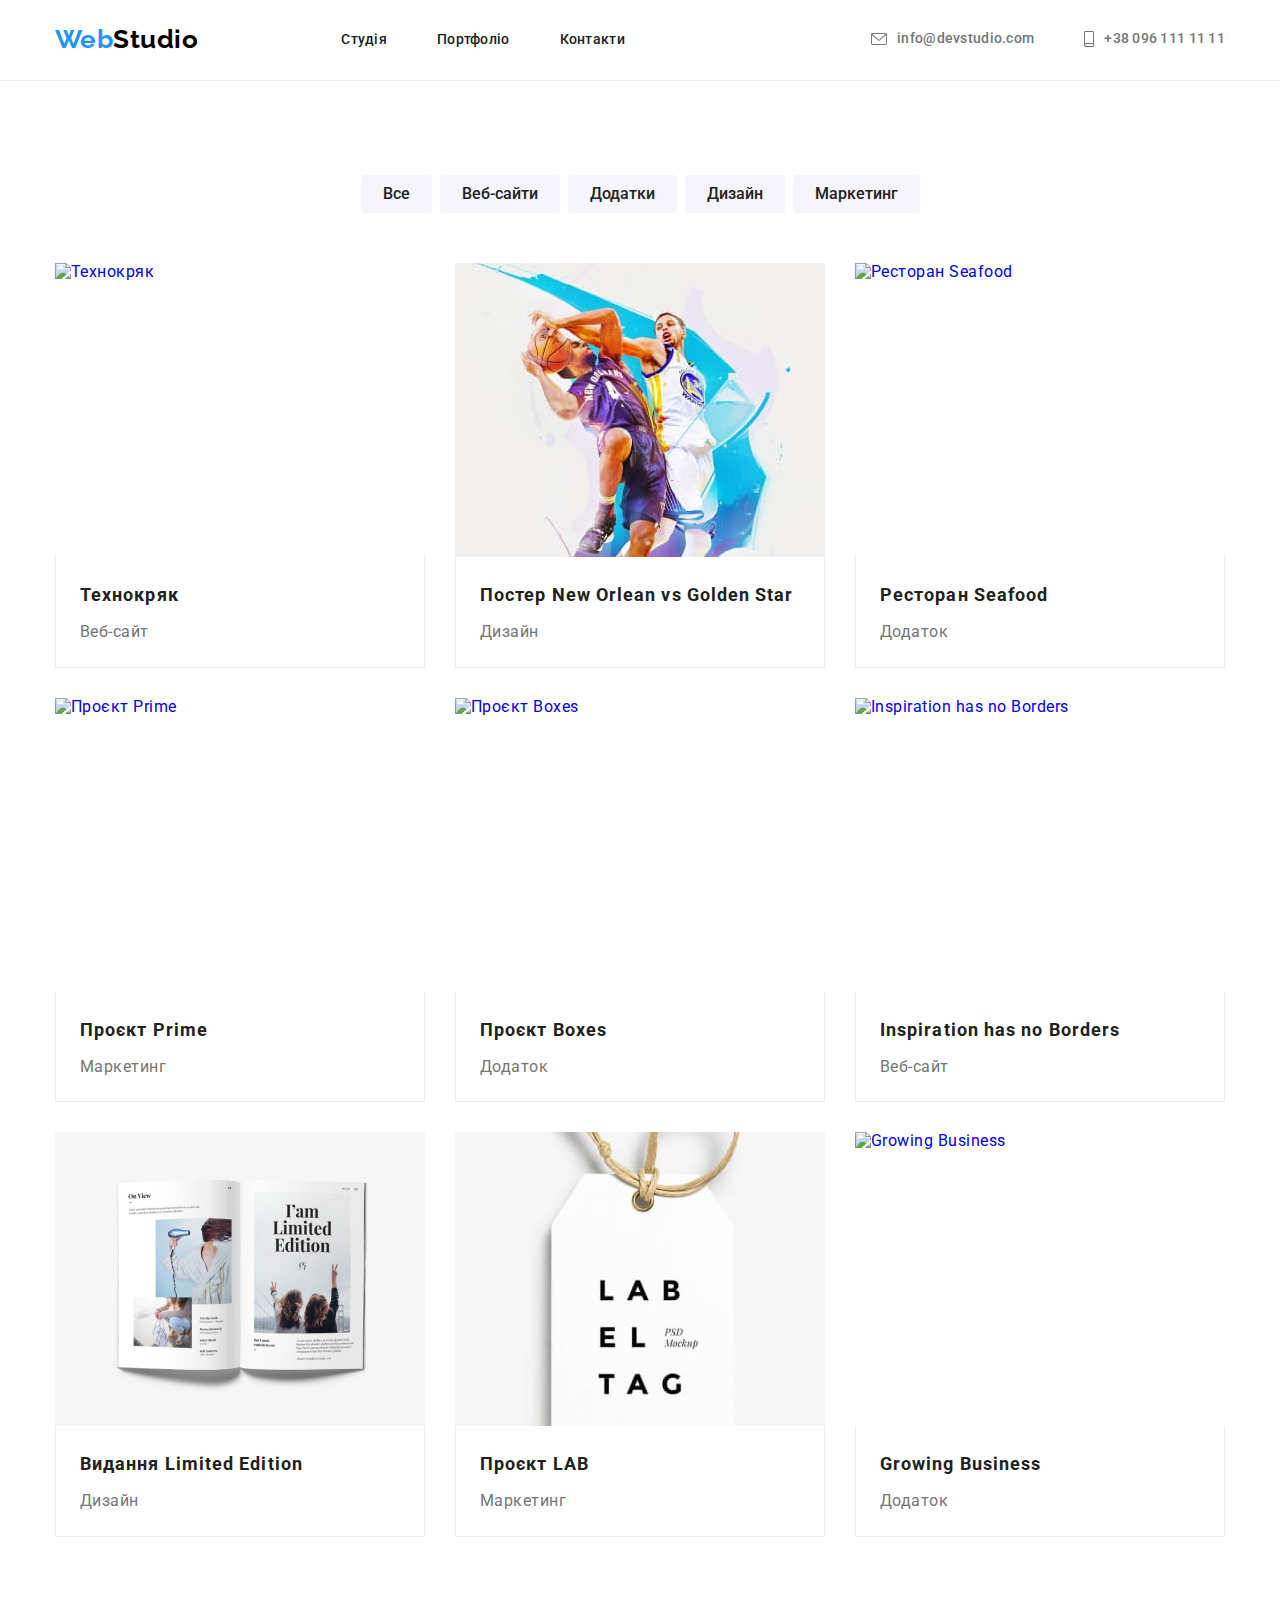
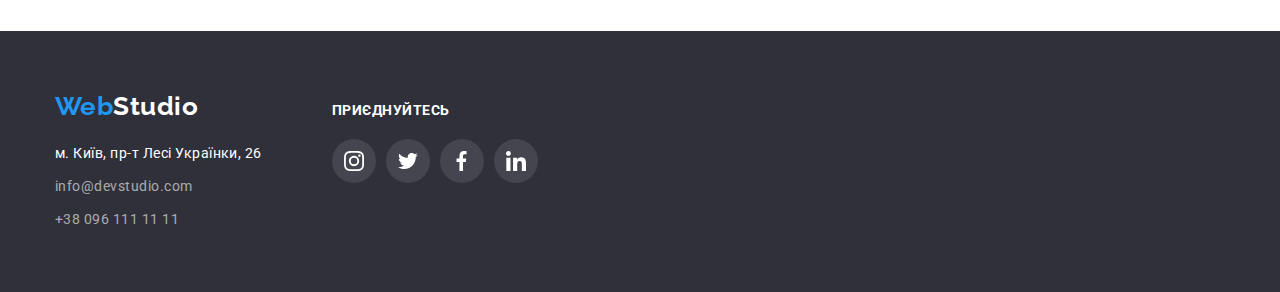
==== commit 36542e42: "правки hw4" ====
--- a/portfolio.html
+++ b/portfolio.html
@@ -28,16 +28,16 @@
             <div class="header-list-connect">
                 <ul class="header-list  list ">
                     <li class="header-list-item">
-                        <svg class="header-icon" width="16" height="12">
-                            <use href="./images/icons.svg#icon-envelope"></use>
-                        </svg>
-                        <a href="mailto:info@devstudio.com" class="header-tel link">info@devstudio.com</a>
+                        <a href="mailto:info@devstudio.com" class="header-tel link">
+                            <svg class="header-icon" width="16" height="12">
+                                <use href="./images/icons.svg#icon-envelope"></use>
+                            </svg> info@devstudio.com</a>
                     </li>
                     <li class="header-list-item">
-                        <svg class="header-icon" width="16" height="12">
-                            <use href="./images/icons.svg#icon-smartphone"></use>
-                        </svg>
-                        <a href="tel:+380961111111" class="header-tel link">+38 096 111 11 11</a>
+                        <a href="tel:+380961111111" class="header-tel link">
+                            <svg class="header-icon" width="10" height="16">
+                                <use href="./images/icons.svg#icon-smartphone"></use>
+                            </svg>+38 096 111 11 11</a>
                     </li>
                 </ul>
             </div>
--- a/css/styles.css
+++ b/css/styles.css
@@ -92,17 +92,17 @@
     line-height: 1.14;
     letter-spacing: 0.02em;
     color: var(--primary-text-color);
-    margin-left: 10px;
+    display: flex;
+    align-items: center;
+    justify-content: center;
 }
 .header-list-connect{
     margin-left: auto;
 }
-.header-list-item{
-    display: flex;
-    align-items: center;
-}
+
 .header-icon{
     fill: currentColor;
+    margin-right: 10px;
 }
 .header-list-item:hover .header-icon,
 .header-list-item:focus .header-icon{
@@ -194,6 +194,7 @@
     display: flex;
     align-items: center;
     justify-content: center;
+    margin-bottom: 30px;
     
 }
 .descr-item{
@@ -289,15 +290,20 @@
     width: 170px;
     height: 92px;
     display: flex;
-    align-items: center;
-    justify-content: center;
-}
-.client-item:focus,
-.client-item:hover{
+}
+.client-link{
+    width: 100%;
+    height: 100%;
+    display:flex ;
+    align-items: center;
+    justify-content: center;
+}
+.client-link:focus,
+.client-link:hover{
     border: 1px solid var(--accent-color);
 }
-.client-item:focus .client-icon,
-.client-item:hover .client-icon{
+.client-link:focus .client-icon,
+.client-link:hover .client-icon{
     fill: var(--accent-color);
 }
 .client-icon {
